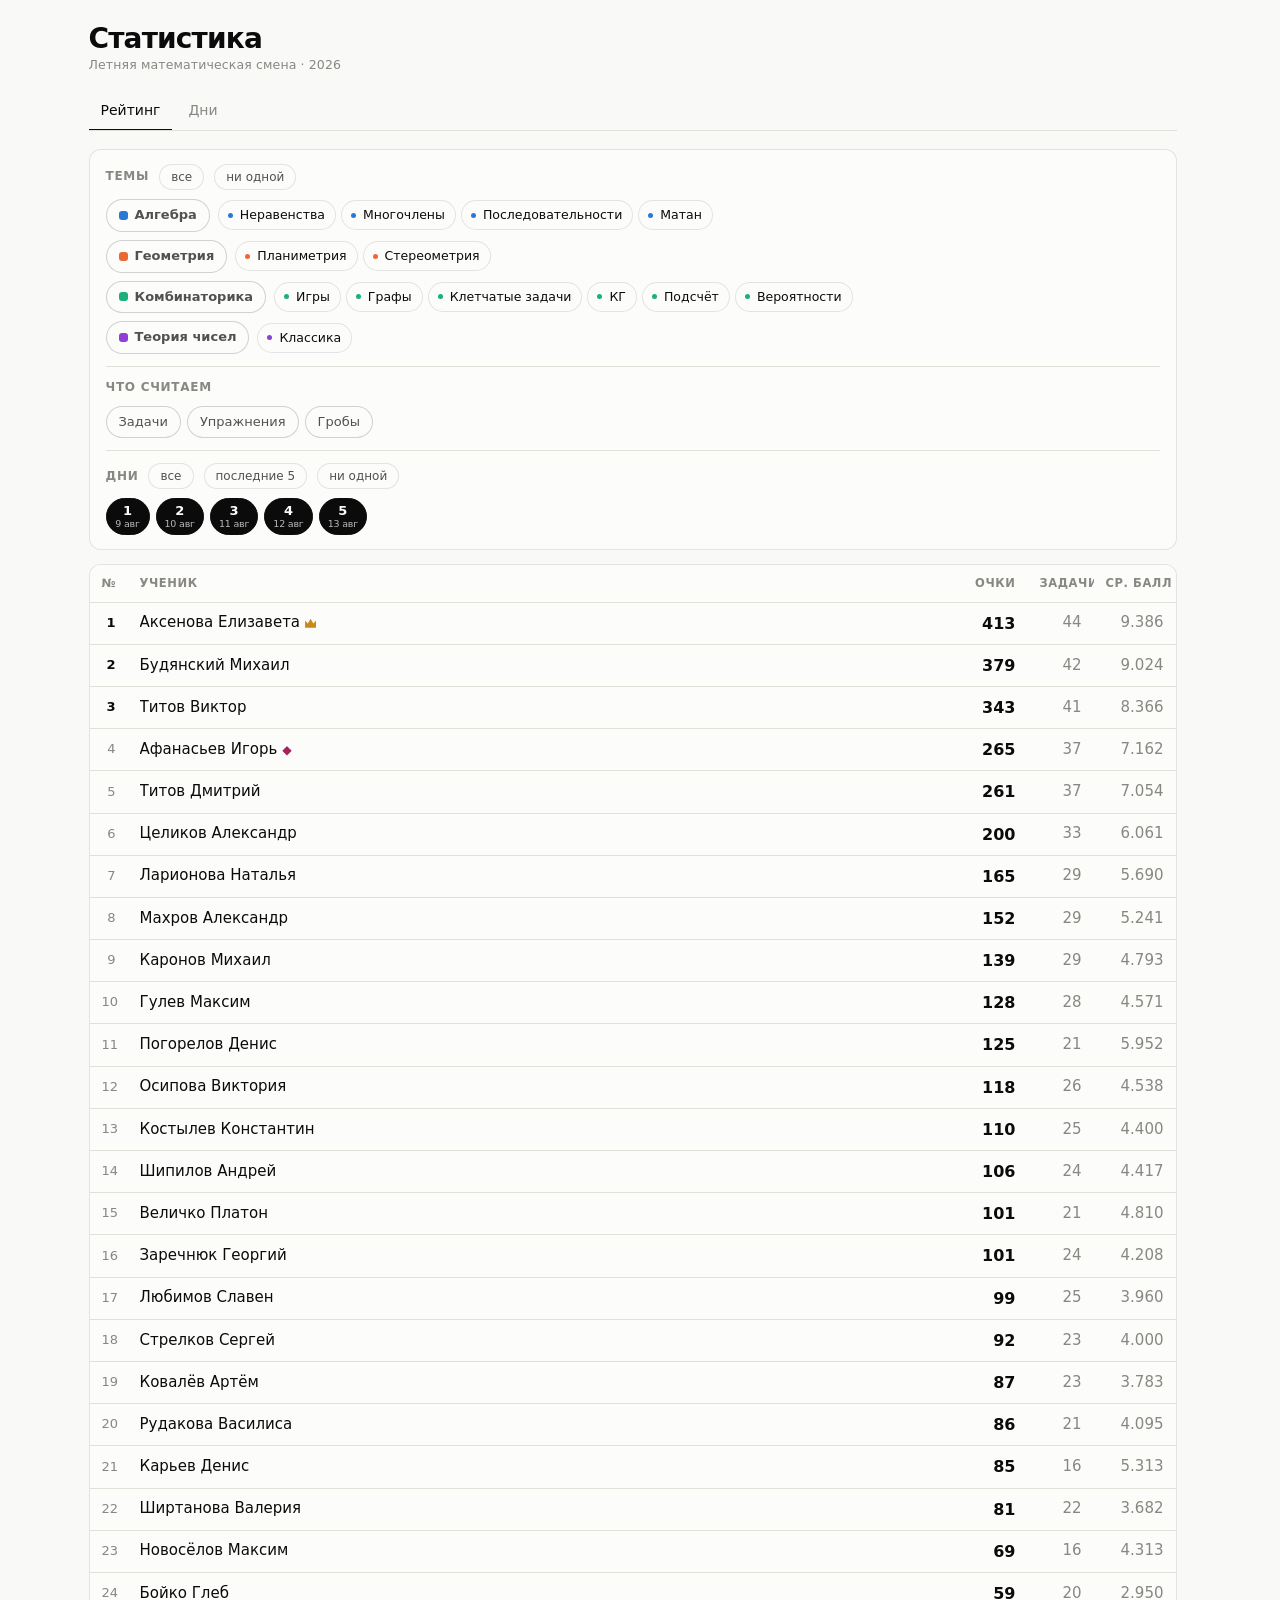
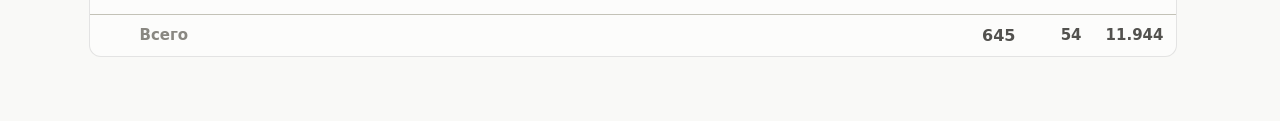
==== index.html @ a09eb240 "Гробарий списком, надбавка за гроборешение Сетка «ученики × гробы» ушла и с сайта, и из редактора: г" ====
<!doctype html>
<html lang="ru">
<head>
<meta charset="utf-8">
<meta name="viewport" content="width=device-width, initial-scale=1, viewport-fit=cover">
<meta name="robots" content="noindex, nofollow">
<meta name="color-scheme" content="light dark">
<title>Статистика</title>
<link rel="icon" href="data:image/svg+xml,%3Csvg xmlns='http://www.w3.org/2000/svg' viewBox='0 0 32 32'%3E%3Crect width='32' height='32' rx='8' fill='%233d3b33'/%3E%3Cpath d='M16 9v14M9 16h14' stroke='%23fcfcfb' stroke-width='3.6' stroke-linecap='round'/%3E%3C/svg%3E">
<link rel="stylesheet" href="assets/style.css?v=202608141448">
<meta name="build" content="202608141448">
</head>
<body>
<div class="wrap">
  <header class="topbar">
    <div>
      <div class="brand" id="brand-title">Статистика</div>
      <div class="brand-sub" id="brand-sub"></div>
    </div>
    <div class="spacer"></div>
  </header>

  <nav class="tabs">
    <button class="tab" type="button" data-view="rating" aria-selected="true">Рейтинг</button>
    <button class="tab" type="button" data-view="series" aria-selected="false">Дни</button>
  </nav>

  <main id="main"></main>
</div>
<script src="assets/app.js?v=202608141448"></script>
</body>
</html>
---- assets/style.css ----
/* Кондуит — оформление.
   Палитра типов задач — проверенный категориальный набор (8 слотов),
   светлая и тёмная темы заданы отдельными шагами, а не автоматической инверсией. */

:root {
  color-scheme: light dark;

  --surface: #fcfcfb;
  --plane: #f9f9f7;
  --ink: #0b0b0b;
  --ink-2: #52514e;
  --ink-muted: #898781;
  --grid: #e1e0d9;
  --axis: #c3c2b7;
  --border: rgba(11, 11, 11, 0.1);
  --border-strong: rgba(11, 11, 11, 0.18);
  --wash: rgba(11, 11, 11, 0.04);
  --good: #006300;
  --bad: #d03b3b;

  /* Цвета тем различаются прежде всего тоном, а не яркостью: тон переживает
     любое затемнение, яркость — нет. Фиолетовый уведён от синего подальше:
     прежний #4a3aa7 был почти той же тёмной синевой, и под фильтром
     принудительной тёмной темы они сливались. */
  --s1: #2a78d6;
  --s2: #eb6834;
  --s3: #1baf7a;
  --s4: #eda100;
  --s5: #e87ba4;
  --s6: #008300;
  --s7: #8e3fd6;
  --s8: #e34948;

  /* Разрыв между «решено» и «нет» намеренно большой: часть браузеров на
     телефонах затемняет крупные заливки по-своему, и слабую разницу такое
     затемнение стирает совсем. */
  /* Клетка кондуита. Пустая — заметная заливка с обводкой, решённая — плотная
     заливка обратной яркости со знаком поверх. В каждой теме пара «пустая /
     решённая» строится одинаково, только в разные стороны: в светлой решённая
     темнее фона, в тёмной — светлее. */
  --cell-on: #3d3b33;
  --cell-off: #e6e3d4;
  --cell-edge: #cbc7b3;
  --cell-ink: #fcfcfb;
  /* пустой квадрат шкалы — свой цвет, а не цвет пустой клетки кондуита:
     в кондуите он почти сливается с подложкой намеренно, в шкале должен
     быть виден, иначе не поймёшь, из чего доля */
  --meter-off: #c9c6b7;

  --admin: #a1245e;
  /* Корона — заливка, а не текст, поэтому золото берём чистое и тёплое.
     Прежний #9a7000 на светлом читался болотным: слишком мало красного. */
  --leader: #c9891c;
  --accent-hi: #8a6400;
  --accent-wash: rgba(138, 100, 0, 0.07);

  /* Два радиуса на весь интерфейс: крупный для карточек и панелей, мелкий для
     полей, клеток и квадратных кнопок. Круглые кнопки — отдельно, 999px. */
  --radius: 12px;
  --radius-sm: 8px;
  --tap: 44px;
}

/* Тёмная тема — свой набор шагов под тёмную подложку, а не инверсия светлой.
   Пока страница объявляла «только светлая», браузер затемнял её сам и портил
   цвета; со своим набором мы решаем это сами. */
@media (prefers-color-scheme: dark) {
  :root {
    --surface: #1a1a19;
    --plane: #0d0d0d;
    --ink: #ffffff;
    --ink-2: #c3c2b7;
    --ink-muted: #898781;
    --grid: #2c2c2a;
    --axis: #383835;
    --border: rgba(255, 255, 255, 0.12);
    --border-strong: rgba(255, 255, 255, 0.24);
    --wash: rgba(255, 255, 255, 0.07);
    --good: #0ca30c;
    --bad: #e66767;

    /* На тёмной подложке цвет должен быть светлее, чем на светлой, а не темнее.
       Прежний набор был темнее светлого — отсюда «цвета тем слишком тёмные и
       сливаются». Все восемь дают против подложки не меньше 7:1. */
    --s1: #66b2ff;
    --s2: #ff9e57;
    --s3: #3fd6a0;
    --s4: #f3c53f;
    --s5: #ff92b8;
    --s6: #85dc5e;
    --s7: #c48cff;
    --s8: #ff8585;

    --cell-on: #ccc6a9;
    --cell-off: #45443f;
    --cell-edge: #605e55;
    --cell-ink: #16150f;
    --meter-off: #454440;

    --admin: #f08fb8;
    --leader: #f0c34c;
    --accent-hi: #e3b23c;
    --accent-wash: rgba(227, 178, 60, 0.12);
  }
}

* {
  box-sizing: border-box;
  -webkit-tap-highlight-color: rgba(0, 0, 0, 0);
}

html {
  -webkit-tap-highlight-color: rgba(0, 0, 0, 0);
  /* Место под полосу прокрутки держим всегда. Без этого на короткой вкладке
     («Темы») полоса пропадает, окно становится шире на её толщину, и вся
     страница дёргается вбок при каждом переключении. */
  scrollbar-gutter: stable;
}

/* Синий прямоугольник при касании складывается из двух вещей: подсветки самого
   касания и выделения текста внутри кнопки. Гасим обе, но оставляем видимую
   рамку для клавиатуры. */
button, .chip, .tab, .mark, .cal-day, .picker-btn, a.ghost-btn {
  -webkit-user-select: none;
  user-select: none;
  -webkit-touch-callout: none;
}

:focus:not(:focus-visible) { outline: none; }

html, body {
  margin: 0;
  padding: 0;
}

body {
  background: var(--plane);
  color: var(--ink);
  font-family: system-ui, -apple-system, "Segoe UI", sans-serif;
  font-size: 15px;
  line-height: 1.45;
  -webkit-text-size-adjust: 100%;
}

.wrap {
  max-width: 1120px;
  margin: 0 auto;
  padding: 0 16px 64px;
}

/* ── шапка ─────────────────────────────────────────────── */

.topbar {
  display: flex;
  align-items: center;
  gap: 12px;
  padding: 24px 0 16px;
}

/* Название набрано крупно и плотно, подпись под ним — мелко и вразрядку.
   Контраст двух наборов и делает шапку заметной, без цветных полос и теней. */
.brand {
  font-size: 28px;
  font-weight: 700;
  letter-spacing: -0.03em;
  line-height: 1.05;
}

.brand-sub {
  color: var(--ink-muted);
  font-size: 12.5px;
  font-weight: 400;
  letter-spacing: 0.01em;
  margin-top: 3px;
}

.spacer { flex: 1; }

.ghost-btn {
  appearance: none;
  border: 1px solid var(--border);
  background: var(--surface);
  color: var(--ink-2);
  border-radius: 999px;
  font: inherit;
  font-size: 13px;
  padding: 6px 12px;
  cursor: pointer;
  min-height: 32px;
}

.ghost-btn:hover { background: var(--wash); }
.ghost-btn:disabled { opacity: .4; cursor: default; }
.ghost-btn:disabled:hover { background: var(--surface); }

/* Поле числа без стрелок-крутилок: номер дня вводят с клавиатуры, а на узком
   поле крутилки съедают половину ширины. */
input[type="number"] { -moz-appearance: textfield; }

input[type="number"]::-webkit-outer-spin-button,
input[type="number"]::-webkit-inner-spin-button {
  -webkit-appearance: none;
  margin: 0;
}

.tabs {
  display: flex;
  gap: 4px;
  border-bottom: 1px solid var(--grid);
  margin-bottom: 18px;
  overflow-x: auto;
  scrollbar-width: none;
}

.tabs::-webkit-scrollbar { display: none; }

/* Вес шрифта у выбранной вкладки не меняется: от смены веса меняется ширина,
   и соседние вкладки съезжают при каждом переключении. Выбранная опознаётся
   цветом и подчёркиванием, ширина остаётся той же. */
.tab {
  appearance: none;
  background: none;
  border: 0;
  border-bottom: 2px solid transparent;
  color: var(--ink-muted);
  font: inherit;
  font-size: 14px;
  font-weight: 500;
  padding: 9px 12px;
  margin-bottom: -1px;
  cursor: pointer;
  white-space: nowrap;
  transition: color .16s ease, border-bottom-color .16s ease;
}

.tab:hover { color: var(--ink-2); }
.tab:focus { outline: none; }

.tab:focus-visible {
  outline: 2px solid var(--s1);
  outline-offset: -2px;
  border-radius: 6px;
}

.tab[aria-selected="true"] {
  color: var(--ink);
  border-bottom-color: var(--ink);
}

/* ── карточки и фильтры ────────────────────────────────── */

.card {
  background: var(--surface);
  border: 1px solid var(--border);
  border-radius: var(--radius);
  padding: 14px 16px;
}

/* карточка-предупреждение: данные не потеряны, но и не считаются */
.card.warn { border-color: var(--accent-hi); background: var(--accent-wash); }

.warn-title {
  font-size: 13px;
  font-weight: 600;
  color: var(--accent-hi);
  margin-bottom: 6px;
}

.warn-line {
  display: flex;
  justify-content: space-between;
  gap: 12px;
  font-size: 13px;
  padding: 3px 0;
}

.warn-where { color: var(--ink-2); }
.warn-ids { font-variant-numeric: tabular-nums; white-space: nowrap; }

.filters { margin-bottom: 14px; }

.filter-row + .filter-row {
  margin-top: 12px;
  padding-top: 12px;
  border-top: 1px solid var(--grid);
}

.filter-head {
  display: flex;
  align-items: center;
  gap: 10px;
  margin-bottom: 9px;
}

.filter-title {
  font-size: 12px;
  font-weight: 600;
  letter-spacing: 0.06em;
  text-transform: uppercase;
  color: var(--ink-muted);
}

/* Не голубая ссылка, а маленькая кнопка: голубой в этом интерфейсе занят под
   цвет темы «Алгебра», и надпись читалась как ещё один ярлык темы. */
.mini-btn {
  appearance: none;
  border: 1px solid var(--border);
  background: var(--surface);
  color: var(--ink-2);
  border-radius: 999px;
  font: inherit;
  font-size: 12px;
  line-height: 1;
  padding: 6px 11px;
  cursor: pointer;
}

.mini-btn:hover {
  background: var(--wash);
  border-color: var(--border-strong);
  color: var(--ink);
}

.chips {
  display: flex;
  flex-wrap: wrap;
  gap: 6px;
}

.chip {
  appearance: none;
  display: inline-flex;
  align-items: center;
  gap: 7px;
  border: 1px solid var(--border-strong);
  background: var(--surface);
  color: var(--ink-2);
  border-radius: 999px;
  font: inherit;
  font-size: 13px;
  padding: 6px 12px;
  cursor: pointer;
  transition: background .12s, color .12s, border-color .12s;
}

.chip:hover { background: var(--wash); }

.chip[aria-pressed="false"] {
  color: var(--ink-muted);
  border-style: dashed;
  text-decoration: line-through;
  text-decoration-thickness: 1px;
}

.chip[aria-pressed="false"] .dot { opacity: .28; }

/* Выбор одного из вариантов — не фильтр: невыбранное здесь не «исключено»,
   поэтому не зачёркивается. Выбранное обводится жирнее. */
.chip.pick[aria-pressed="false"] {
  color: var(--ink-2);
  border-style: solid;
  text-decoration: none;
}

.chip.pick[aria-pressed="false"] .dot,
.chip.sub.pick[aria-pressed="false"]::before { opacity: 1; }

.chip.pick[aria-pressed="true"] {
  border-color: var(--ink);
  background: var(--wash);
  color: var(--ink);
}

/* кнопка серии: номер и дата. Серий за смену два десятка, поэтому кнопка
   плотная — иначе выбор дня занимает пол-экрана. */
.chip.day {
  flex-direction: column;
  gap: 0;
  min-width: 44px;
  padding: 4px 8px;
  font-variant-numeric: tabular-nums;
}

/* гробарий — одиночная кнопка, дата ему не нужна */
.chip.day.wide { flex-direction: row; padding: 8px 16px; }
.chip.day.wide b { font-size: 13.5px; }

.chip.day b { font-size: 13px; font-weight: 620; line-height: 1.2; }
.chip.day small { font-size: 9.5px; line-height: 1.15; opacity: .72; letter-spacing: -0.02em; }

.chip[aria-pressed="true"].day {
  background: var(--ink);
  color: var(--surface);
  border-color: var(--ink);
}

.chip.day[aria-pressed="false"] {
  text-decoration: none;
  border-style: dashed;
  color: var(--ink-muted);
}

/* Номер стоит только у серии; выходной и матбой помечены буквой — В и М. Цвет
   при них остаётся, но уже не как единственный признак: приглушённый серый
   выходного читался как «выключено», поэтому взят синий — он такой же
   полновесный, как оранжевый у боя. Дата стоит подписью всегда. Обводка у всех
   дней одна: вид дня показан буквой, обводке его дублировать незачем. */
.chip.day b { color: var(--ink); }
.chip.day.off b { color: var(--s1); }
.chip.day.battle b { color: var(--s2); }

/* У выбранного дня подложка тёмная, и цвет буквы на ней теряется. Ничего не
   пропадает: буква и есть пометка, цвет к ней только добавка. */
.chip[aria-pressed="true"].day b { color: inherit; }

/* темы: раздел и его подразделы */
.tgroup {
  display: flex;
  flex-wrap: wrap;
  align-items: center;
  gap: 6px 8px;
  margin-top: 8px;
}

.chip.cat { font-weight: 560; }
.chip.cat.partial { border-style: dashed; }

.chip-count {
  font-size: 11px;
  color: var(--ink-muted);
  font-variant-numeric: tabular-nums;
}

.chip[aria-pressed="true"].cat .chip-count { color: var(--ink-muted); }

.subs { display: flex; flex-wrap: wrap; gap: 5px; }

.chip.sub {
  font-size: 12.5px;
  padding: 5px 10px 5px 9px;
  border-color: var(--border);
}

.chip.sub::before {
  content: "";
  width: 5px;
  height: 5px;
  border-radius: 50%;
  flex: none;
  background: var(--accent);
}

.chip.sub[aria-pressed="true"] { color: var(--ink); }
.chip.sub[aria-pressed="false"]::before { opacity: .28; }

.dot {
  width: 9px;
  height: 9px;
  border-radius: 3px;
  flex: none;
}

.summary {
  margin-top: 12px;
  padding-top: 11px;
  border-top: 1px solid var(--grid);
  color: var(--ink-2);
  font-size: 13px;
}

.summary b { font-weight: 600; color: var(--ink); font-variant-numeric: tabular-nums; }

/* ── плитки ────────────────────────────────────────────── */

.tiles {
  display: grid;
  grid-template-columns: repeat(auto-fit, minmax(150px, 1fr));
  gap: 10px;
  margin-bottom: 14px;
}

.tile {
  background: var(--surface);
  border: 1px solid var(--border);
  border-radius: var(--radius);
  padding: 12px 14px;
}

.tile-label {
  font-size: 12px;
  color: var(--ink-muted);
  margin-bottom: 4px;
}

.tile-value {
  font-size: 27px;
  font-weight: 600;
  letter-spacing: -0.02em;
  line-height: 1.15;
}

.tile-note {
  font-size: 12px;
  color: var(--ink-muted);
  margin-top: 2px;
}

/* плитка, отмечающая достижение: половина задач и выше */
.tile.hi {
  border-color: var(--accent-hi);
  background: var(--accent-wash);
}

.tile.hi .tile-value { color: var(--accent-hi); }
.tile.hi .tile-label { color: var(--accent-hi); opacity: .85; }

/* ── таблицы ───────────────────────────────────────────── */

.table-wrap {
  background: var(--surface);
  border: 1px solid var(--border);
  border-radius: var(--radius);
  overflow-x: auto;
}

table.data {
  width: 100%;
  border-collapse: collapse;
  font-variant-numeric: tabular-nums;
}

/* Колонки с числами закреплены по ширине, имя забирает остаток. При обычной
   раскладке ширина столбца зависит от самого длинного числа в нём, и таблица
   переезжала при каждом переключении фильтра. */
table.data.fixed { table-layout: fixed; }
table.data.fixed th.rank { width: 38px; }
table.data.fixed th.c-score { width: 74px; }
table.data.fixed th.c-tasks { width: 66px; }
table.data.fixed th.c-avg { width: 82px; }

table.data.fixed td.name {
  overflow: hidden;
  text-overflow: ellipsis;
}

table.data th {
  text-align: right;
  font-size: 11.5px;
  font-weight: 600;
  letter-spacing: 0.05em;
  text-transform: uppercase;
  color: var(--ink-muted);
  padding: 10px 12px;
  border-bottom: 1px solid var(--grid);
  white-space: nowrap;
  position: sticky;
  top: 0;
  background: var(--surface);
  z-index: 2;
}

table.data th.left, table.data td.left { text-align: left; }

table.data td {
  text-align: right;
  padding: 9px 12px;
  border-bottom: 1px solid var(--grid);
  white-space: nowrap;
}

table.data tbody tr:last-child td { border-bottom: 0; }

table.data tfoot td {
  border-top: 1px solid var(--axis);
  border-bottom: 0;
  color: var(--ink-2);
  font-weight: 560;
}

table.data tfoot .name { color: var(--ink-muted); font-weight: 600; }
table.data tbody tr:hover td { background: var(--wash); }
table.data tr.clickable { cursor: pointer; }

.rank {
  width: 1%;
  color: var(--ink-muted);
  font-size: 13px;
}

.rank-top { color: var(--ink); font-weight: 600; }

.name { font-weight: 500; }

.score { font-weight: 620; font-size: 16px; }

.muted { color: var(--ink-muted); }

/* подпись в самом низу карточки — тем же шрифтом, что и всё остальное */
.egg {
  margin: 26px 0 8px;
  text-align: center;
  font-size: 13.5px;
  letter-spacing: 0.06em;
  color: var(--ink);
  opacity: 0.5;
}

.delta {
  display: inline-flex;
  align-items: center;
  gap: 2px;
  font-size: 12px;
  font-variant-numeric: tabular-nums;
  min-width: 34px;
  justify-content: flex-end;
}

.delta.up { color: var(--good); }
.delta.down { color: var(--bad); }
.delta.same { color: var(--ink-muted); }

/* Все цветные заливки — чистым цветом, без картинок-градиентов. Градиент здесь
   пробовался как защита от принудительной тёмной темы и дал обратный эффект:
   в Samsung Internet тускнеет именно он, а плоский цвет остаётся как задан. */

/* ── кондуит ───────────────────────────────────────────── */

/* Кондуит — две таблицы бок о бок: фамилии не прокручиваются, клетки
   прокручиваются. Высоты строк заданы жёстко, иначе половинки разъедутся. */
.conduit-split {
  display: flex;
  align-items: stretch;
  background: var(--surface);
  border: 1px solid var(--border);
  border-radius: var(--radius);
  overflow: hidden;
}

table.conduit.names {
  flex: none;
  border-right: 1px solid var(--grid);
}

.conduit-scroll {
  flex: 1;
  min-width: 0;
  overflow-x: auto;
}

table.conduit thead th { height: 40px; }
table.conduit tbody td { height: 38px; }
table.conduit tfoot td { height: 26px; }

table.conduit {
  border-collapse: separate;
  border-spacing: 0;
  font-variant-numeric: tabular-nums;
}

table.conduit th, table.conduit td {
  padding: 0;
  font-size: 12px;
  font-weight: 400;
}

table.conduit th.pname, table.conduit td.pname {
  background: var(--surface);
  text-align: left;
  padding: 0 12px 0 14px;
  white-space: nowrap;
  font-size: 15px;
  min-width: 176px;
  max-width: 176px;
  overflow: hidden;
  text-overflow: ellipsis;
}

/* столбец фамилий оформлен как в рейтинге: тот же кегль, вес и отбивка */
table.conduit tbody td.pname {
  height: 32px;
  font-weight: 500;
  color: var(--ink);
  padding: 0 14px;
}

table.conduit thead th.pname,
table.conduit tfoot td.pname {
  font-size: 11.5px;
  font-weight: 600;
  letter-spacing: 0.05em;
  text-transform: uppercase;
  color: var(--ink-muted);
}

/* Имя со значками: сам текст ужимается, значки — никогда. Оба значка могут
   стоять рядом, если админ вышел на первое место. */
.name-box {
  display: flex;
  align-items: center;
  gap: 5px;
  min-width: 0;
}

.name-box .nm {
  overflow: hidden;
  text-overflow: ellipsis;
  white-space: nowrap;
}

.badge-admin {
  flex: none;
  font-style: normal;
  font-size: 0.82em;
  line-height: 1;
  color: var(--admin);
}

/* Корона нарисована обрезкой прямоугольника, а не взята символом: символьные
   короны есть не во всех телефонных шрифтах и выпадают в пустой квадрат.
   Силуэт простой — пять зубцов, читается на 9 пикселях. */
.badge-leader {
  flex: none;
  width: 11px;
  height: 9px;
  background: var(--leader);
  clip-path: polygon(0 100%, 0 20%, 25% 52%, 50% 0, 75% 52%, 100% 20%, 100% 100%);
}

table.conduit thead th {
  background: var(--surface);
  border-bottom: 1px solid var(--grid);
  height: 40px;
  vertical-align: bottom;
}

.phead {
  display: flex;
  flex-direction: column;
  align-items: center;
  gap: 5px;
  padding-bottom: 6px;
  width: 38px;
}

.phead-id {
  font-size: 11.5px;
  color: var(--ink-2);
  letter-spacing: -0.02em;
}

/* задача без темы: номер приглушён, полоска под ним серая */
.phead-id.untyped { color: var(--ink-muted); }

.phead-rule {
  width: 20px;
  height: 3px;
  border-radius: 2px;
}

/* Клетка одинакова на сайте и в редакторе: размер выбран под палец, но и
   читается на просмотре лучше мелкой. min-width обязателен — без него браузер
   сжимает столбцы, когда таблица шире экрана. */
td.cell {
  width: 38px;
  min-width: 38px;
  height: 38px;
  text-align: center;
  position: relative;
  z-index: 0;
}

/* Клетка кондуита. Плюс — настоящий знак, а не белая полоска поверх тёмного
   квадрата: браузеры с принудительной тёмной темой инвертируют цвета сами, и
   конструкция «фон плюс накладка» под инверсией теряет контраст. Текст же
   инвертируется вместе с фоном, поэтому знак виден в любой теме.

   Обводка пустой клетки задана внутренней тенью, а не рамкой: рамка меняет
   размер коробки, и клетка дёргалась бы при простановке плюса. */
.mark {
  display: flex;
  align-items: center;
  justify-content: center;
  width: 30px;
  height: 30px;
  border-radius: var(--radius-sm);
  margin: 0 auto;
  font-size: 19px;
  font-weight: 700;
  line-height: 1;
  color: transparent;
  background: var(--cell-off);
  box-shadow: inset 0 0 0 1px var(--cell-edge);
}

.mark.on {
  background: var(--cell-on);
  color: var(--cell-ink);
  box-shadow: none;
}

/* Кондуит смотрят, а не трогают: имена не выделяются и не отзываются нигде,
   клетки — везде, кроме редактора. Прокрутка вбок остаётся: касание достаётся
   прокручиваемой обёртке, а не таблице внутри неё. */
.conduit-split {
  -webkit-user-select: none;
  user-select: none;
  -webkit-touch-callout: none;
  cursor: default;
}

table.conduit.names,
table.conduit.cells:not(.edit) { pointer-events: none; }

table.conduit tfoot td {
  border-top: 1px solid var(--grid);
  text-align: center;
  color: var(--ink-muted);
  font-size: 11px;
  height: 24px;
}

table.conduit tfoot td.pname {
  text-align: left;
  color: var(--ink-muted);
  font-size: 11.5px;
}

table.conduit tfoot tr.weights td { color: var(--ink-2); font-weight: 560; }

/* ── прочее ────────────────────────────────────────────── */

.section-head {
  display: flex;
  align-items: baseline;
  gap: 10px;
  margin: 22px 0 10px;
}

.section-title { font-size: 16px; font-weight: 600; white-space: nowrap; }

.section-note { font-size: 12.5px; color: var(--ink-muted); }

.type-name { display: inline-flex; align-items: center; gap: 9px; }
.type-name b { font-weight: 620; }
.tblock { padding-bottom: 4px; }

/* блок темы: заголовок, полоса, строки подразделов */
.tblock { padding: 11px 0; border-bottom: 1px solid var(--grid); }
.tblock:first-child { padding-top: 2px; }
.tblock:last-child { border-bottom: 0; padding-bottom: 2px; }

/* Вкладка тем — единственное место, где текст мелким быть не должен: по нему
   тыкают пальцем и по нему же сверяют разметку задач. */
.tblock-head {
  display: flex;
  align-items: center;
  justify-content: space-between;
  gap: 10px;
  margin-bottom: 10px;
  min-height: 34px;   /* с кнопкой удаления и без неё — одна высота */
  font-size: 17px;
}

.subline {
  display: grid;
  grid-template-columns: 1fr auto;
  align-items: center;
  gap: 10px;
  padding: 6px 0 0;
  font-size: 15px;
  color: var(--ink);
}

.subline-name { overflow: hidden; text-overflow: ellipsis; white-space: nowrap; }
.subline-val { font-variant-numeric: tabular-nums; white-space: nowrap; }

.confirm {
  display: inline-flex;
  align-items: center;
  gap: 8px;
  white-space: nowrap;
}

.mini-btn.danger { color: var(--bad); border-color: var(--bad); }

/* Шкала решаемости — ряд мелких блоков вместо одной широкой заливки: крупную
   плоскую заливку принудительная тёмная тема телефона гасит, мелкую оставляет.
   Незакрашенные блоки заодно показывают, из чего доля считается. */
.meter {
  display: flex;
  gap: 2px;
  align-items: center;
}

/* Размер квадрата задан жёстко, а не долей ширины: шкалы должны быть одной
   длины во всех строках, иначе их не сравнить взглядом. */
.meter > i {
  flex: none;
  width: 9px;
  height: 9px;
  border-radius: 2px;
  background: var(--meter-off);
}

/* шкала подтемы мельче шкалы раздела, но делений столько же */
.meter.small > i { width: 7px; height: 7px; }

/* Строка «название — шкала — счёт». Шкала и счёт имеют жёсткую ширину, имя
   забирает остаток — поэтому шкала стоит на одном месте во всех строках, как
   бы ни звалась тема. Отступ подтемы сделан внутри её колонки имени, а не
   отступом строки: иначе он сдвинул бы и шкалу. */
.pline {
  display: grid;
  grid-template-columns: minmax(0, 1fr) 108px 54px;
  align-items: center;
  gap: 10px;
  padding: 5px 0;
  max-width: 430px;
}

.pline.sub .pline-name { padding-left: 14px; }

.pline-name {
  display: flex;
  align-items: center;
  gap: 7px;
  min-width: 0;
  overflow: hidden;
  text-overflow: ellipsis;
  white-space: nowrap;
  font-weight: 560;
}

.pline.sub .pline-name {
  font-weight: 400;
  font-size: 12.5px;
  color: var(--ink-2);
}

.pline-val {
  font-size: 12.5px;
  color: var(--ink-2);
  font-variant-numeric: tabular-nums;
  white-space: nowrap;
}

td .date { margin-left: 8px; font-size: 12px; }

.type-val {
  font-variant-numeric: tabular-nums;
  color: var(--ink-2);
  font-size: 13px;
  white-space: nowrap;
}

.series-mini {
  display: flex;
  flex-wrap: wrap;
  gap: 6px;
  margin-top: 4px;
}

.smini {
  border: 1px solid var(--border);
  border-radius: var(--radius-sm);
  padding: 6px 9px;
  font-size: 12.5px;
  color: var(--ink-2);
  font-variant-numeric: tabular-nums;
}

.smini b { color: var(--ink); font-weight: 600; }

.tip {
  position: fixed;
  z-index: 40;
  pointer-events: none;
  background: var(--ink);
  color: var(--surface);
  font-size: 12px;
  line-height: 1.35;
  padding: 6px 9px;
  border-radius: var(--radius-sm);
  box-shadow: 0 4px 14px rgba(0, 0, 0, .18);
  max-width: 220px;
  opacity: 0;
  transition: opacity .1s;
}

.tip.show { opacity: 1; }

.foot {
  margin-top: 26px;
  padding-top: 14px;
  border-top: 1px solid var(--grid);
  color: var(--ink-muted);
  font-size: 12.5px;
}

/* ── движение ───────────────────────────────────────────
   Анимируется только смена раздела и отклик на касание. Перерисовка от
   фильтра ничего не анимирует: таблица мигала бы на каждый чип. */

@keyframes rise {
  from { opacity: 0; transform: translateY(7px); }
  to { opacity: 1; transform: none; }
}

@keyframes fade {
  from { opacity: 0; }
  to { opacity: 1; }
}

.view-enter > * { animation: rise .24s cubic-bezier(.2, .7, .3, 1) both; }
.view-enter > *:nth-child(2) { animation-delay: .04s; }
.view-enter > *:nth-child(3) { animation-delay: .07s; }
.view-enter > *:nth-child(n+4) { animation-delay: .09s; }

/* строки таблиц набегают по очереди — но только первые полтора десятка,
   дальше задержка перестаёт читаться и превращается в ожидание */
.view-enter table.data tbody tr,
.view-enter table.conduit tbody tr { animation: fade .3s ease-out both; }

.view-enter tbody tr:nth-child(1) { animation-delay: .06s; }
.view-enter tbody tr:nth-child(2) { animation-delay: .08s; }
.view-enter tbody tr:nth-child(3) { animation-delay: .1s; }
.view-enter tbody tr:nth-child(4) { animation-delay: .12s; }
.view-enter tbody tr:nth-child(5) { animation-delay: .14s; }
.view-enter tbody tr:nth-child(6) { animation-delay: .16s; }
.view-enter tbody tr:nth-child(7) { animation-delay: .18s; }
.view-enter tbody tr:nth-child(8) { animation-delay: .2s; }
.view-enter tbody tr:nth-child(9) { animation-delay: .22s; }
.view-enter tbody tr:nth-child(10) { animation-delay: .24s; }
.view-enter tbody tr:nth-child(n+11) { animation-delay: .26s; }

.view-enter .tile { animation: rise .28s cubic-bezier(.2, .7, .3, 1) both; }
.view-enter .chips > * { animation: fade .3s ease-out both; }

.banner { animation: rise .2s ease-out both; }

/* Плитки и плашки в статистике ученика — данные, а не кнопки: ни отклика на
   касание, ни подъёма под курсором, чтобы не звали нажать. */
.card { transition: border-color .16s ease; }
.delta { transition: color .16s ease; }

/* Отклик на касание. На телефоне подсветка касания погашена нарочно, поэтому
   без этого кнопки кажутся мёртвыми: нажал — и ничего. Сжатие берём
   преобразованием, оно не трогает разметку и ничего не сдвигает вокруг. */
.chip, .ghost-btn, .primary-btn, .icon-btn, .mini-btn,
.tab, .cal-day, .cal-nav, .banner-close, .picker-btn,
.step-btn, .step-val {
  transition: background-color .14s ease, color .14s ease,
              border-color .14s ease, opacity .14s ease;
}

/* Класс ставится на нажатие из скрипта, анимация доигрывает сама. Через
   :active на телефоне это не работает: браузер придерживает состояние, пока
   не убедится, что палец не поехал прокручивать. */
@keyframes tap {
  0% { transform: scale(.92); }
  100% { transform: scale(1); }
}

@keyframes tapRow {
  0% { background: var(--wash); }
  100% { background: transparent; }
}

/* Класс продублирован нарочно: иначе первые полсекунды после смены раздела
   отклик глушился бы анимацией входа, у которой вес селектора выше. */
.tap.tap { animation: tap .19s cubic-bezier(.2, .8, .3, 1); }

/* строку рейтинга не сжимаем — по ширине экрана это выглядит рывком; вместо
   этого она отзывается подсветкой */
tr.clickable.tap.tap { animation: none; }
tr.clickable.tap td { animation: tapRow .4s ease-out; }

table.conduit.edit .mark { transition: background-color .14s ease; }


table.data tbody tr { transition: background-color .12s ease; }
.mark { transition: background-color .14s ease; }
.bar { transition: width .25s cubic-bezier(.2, .7, .3, 1); }
.meter > i { transition: background-color .16s ease; }

.tip { animation: fade .12s ease-out both; }

@media (prefers-reduced-motion: reduce) {
  *, *::before, *::after {
    animation-duration: .01ms !important;
    animation-delay: 0ms !important;
    transition-duration: .01ms !important;
  }
}

/* ── редактор ───────────────────────────────────────────── */

.field { display: flex; flex-direction: column; gap: 4px; }

.field-label {
  font-size: 11.5px;
  letter-spacing: 0.05em;
  text-transform: uppercase;
  color: var(--ink-muted);
}

.input {
  appearance: none;
  font: inherit;
  font-size: 15px;
  color: var(--ink);
  background: var(--surface);
  border: 1px solid var(--border-strong);
  border-radius: var(--radius-sm);
  padding: 8px 10px;
  min-height: 40px;
  min-width: 0;
}

.input:focus { outline: 2px solid var(--s1); outline-offset: -1px; }
.input.short { max-width: 120px; }
/* Узкое поле — номер: ширина задаётся классом, а не местом в строке. По месту
   было нельзя: у выходного и матбоя номера нет, и 110 пикселей доставались
   дате — она переносилась на три строки. */
.frow.top > .field.narrow { flex: 0 0 110px; }
.input.tiny { width: 62px; text-align: center; font-variant-numeric: tabular-nums; }
select.input { padding-right: 6px; }

.frow {
  display: flex;
  flex-wrap: wrap;
  align-items: flex-end;
  gap: 10px;
}

.frow.gap { margin-top: 10px; align-items: center; }

/* когда в строке раскрыт календарь, соседние поля не должны прилипать к его низу */
.frow.top { align-items: flex-start; }
.frow.top > .field { flex: 1 1 190px; }

.primary-btn {
  appearance: none;
  border: 1px solid var(--ink);
  background: var(--ink);
  color: var(--surface);
  border-radius: 999px;
  font: inherit;
  font-size: 14px;
  font-weight: 560;
  padding: 9px 18px;
  min-height: 40px;
  cursor: pointer;
}

.primary-btn:disabled { opacity: .45; cursor: default; }

.primary-btn.danger { background: var(--bad); border-color: var(--bad); color: #fff; }
.ghost-btn.danger { color: var(--bad); border-color: var(--bad); }

.icon-btn {
  appearance: none;
  border: 1px solid var(--border);
  background: var(--surface);
  color: var(--ink-muted);
  border-radius: var(--radius-sm);
  font: inherit;
  font-size: 17px;
  line-height: 1;
  width: 34px;
  min-height: 34px;
  cursor: pointer;
}

.icon-btn:hover { color: var(--bad); border-color: var(--bad); }

/* Кнопки удаления залиты красным целиком — как «Удалить день». На телефоне
   наведения нет вовсе, поэтому цвет должен быть виден сразу, до нажатия. */
.icon-btn.del, .icon-btn.danger {
  background: var(--bad);
  border-color: var(--bad);
  color: #fff;
}

.icon-btn.del:hover, .icon-btn.danger:hover {
  color: #fff;
  filter: brightness(1.08);
}

/* «передумал» — стрелка нарисована в svg, а не рамками и не символом:
   и рамочная, и шрифтовая на части телефонов не показывались вовсе */
.icon-btn.back { color: var(--ink-2); }
.icon-btn.back:hover { color: var(--ink); border-color: var(--border-strong); }
.icon-btn svg { display: block; margin: 0 auto; }

/* кнопка добавления — плюс тем же боксом, что и крестик */
.icon-btn.add { color: var(--ink-2); font-size: 19px; }
.icon-btn.add:hover { color: var(--ink); border-color: var(--border-strong); }

/* поле ввода занимает строку, кнопка стоит с краю */
.frow.gap > .input { flex: 1; min-width: 0; }

.prow-wrap { padding: 7px 0; border-bottom: 1px solid var(--grid); }

.prow {
  display: grid;
  grid-template-columns: 62px minmax(0, 1fr) 34px;
  align-items: center;
  gap: 8px;
}

.chip.day.has-draft { position: relative; }

.chip.day.has-draft::after {
  content: "";
  position: absolute;
  top: 4px;
  right: 5px;
  width: 5px;
  height: 5px;
  border-radius: 50%;
  background: var(--s2);
}

/* у гроба правится только число, буква Г — подпись слева от поля */
.prow.grave { grid-template-columns: 80px minmax(0, 1fr) 34px; }

/* спрошено удаление: на месте крестика два бокса — «удалить» и «передумал» */
.prow.asking { grid-template-columns: 62px minmax(0, 1fr) 76px; }
.prow.grave.asking { grid-template-columns: 80px minmax(0, 1fr) 76px; }

.grave-id {
  display: flex;
  align-items: center;
  gap: 4px;
}

.grave-pre {
  font-size: 15px;
  font-weight: 560;
  color: var(--ink-2);
}

.chip.day.new { border-style: dashed; }

/* день заведён здесь и на сайт ещё не уехал */
.chip.day.local { border-style: dashed; border-color: var(--accent-hi); }
.chip.day.local b { color: var(--accent-hi); }

/* день помечен к удалению: уедет с ближайшим сохранением, касание возвращает */
.chip.day.gone { border-color: var(--bad); border-style: dashed; }
.chip.day.gone b { color: var(--bad); text-decoration: line-through; }
.chip.day.gone small { color: var(--bad); opacity: 1; }

.ghost-btn.danger:hover { background: var(--wash); }
.chip.day.new b { font-size: 15px; }

table.conduit thead th:not(.pname):not(.pcount) {
  width: 38px;
  min-width: 38px;
}

/* В редакторе клетка — кнопка. Сжатие при нажатии безопасно: фамилии живут в
   отдельной таблице, наехать на них клетке нечем. */
table.conduit.edit .mark {
  appearance: none;
  border: 0;
  padding: 0;
  cursor: pointer;
}

/* Простановка плюса: короткое сжатие с лёгким перелётом обратно. Одна
   величина, одно свойство — этого хватает, чтобы касание чувствовалось. */
@keyframes markOn {
  0% { transform: scale(.7); }
  55% { transform: scale(1.08); }
  100% { transform: scale(1); }
}

@keyframes markOff {
  0% { transform: scale(.86); }
  100% { transform: scale(1); }
}

table.conduit.edit .mark.pop { animation: markOn .22s cubic-bezier(.2, .8, .3, 1); }
table.conduit.edit .mark.drop { animation: markOff .16s ease-out; }

table.conduit .pcount {
  text-align: center;
  font-size: 11px;
  color: var(--ink-muted);
  padding: 0 8px;
  border-left: 1px solid var(--grid);
  font-variant-numeric: tabular-nums;
}

table.conduit tbody .pcount { font-size: 12px; }
table.conduit .pcount.total { color: var(--ink); font-weight: 600; }

/* Режим редактора помечен у заголовка тем же знаком и цветом, что и админ. */
body.is-editor .brand::after {
  content: "◆";
  margin-left: 8px;
  font-size: 0.8em;
  color: var(--admin);
}

/* карточка сохранения */
.savecard {
  display: flex;
  align-items: center;
  gap: 12px;
  margin-top: 14px;
}

/* Карточка не должна менять размер, когда одна кнопка сменяется двумя: обычная
   кнопка ниже основной на восемь пикселей, и от этого карточка подпрыгивала. */
.savecard.center {
  justify-content: center;
  flex-wrap: wrap;
  min-height: 68px;
}

.savecard.center .ghost-btn {
  min-height: 40px;
  padding: 9px 18px;
  font-size: 14px;
}
.savecard-main { flex: 1; min-width: 0; }
.savecard-title { font-size: 14px; }
.savecard-note { font-size: 12.5px; color: var(--ink-muted); margin-top: 2px; }

/* переключатель в подвале редактора: незаметен, пока не включён */
.footrow { display: flex; justify-content: flex-end; margin-top: 18px; }

.egg-btn {
  appearance: none;
  border: 1px solid var(--border);
  background: var(--surface);
  color: var(--axis);
  border-radius: 999px;
  width: 30px;
  height: 30px;
  display: inline-flex;
  align-items: center;
  justify-content: center;
  cursor: pointer;
  transition: color .16s ease, border-color .16s ease;
}

.egg-btn[aria-pressed="true"] { color: var(--ink); border-color: var(--border-strong); }
.egg-btn svg { display: block; }

/* свои выпадающие меню вместо системных */
.picker-btn {
  appearance: none;
  display: flex;
  align-items: center;
  justify-content: space-between;
  gap: 8px;
  width: 100%;
  min-height: 40px;
  padding: 8px 10px;
  border: 1px solid var(--border-strong);
  border-radius: var(--radius-sm);
  background: var(--surface);
  color: var(--ink);
  font: inherit;
  font-size: 14px;
  text-align: left;
  cursor: pointer;
  transition: border-color .14s ease, background-color .14s ease;
}

.picker-btn.open { border-color: var(--ink); }
.picker-btn:active { transform: scale(.99); }

.picker-label {
  display: inline-flex;
  align-items: center;
  gap: 8px;
  min-width: 0;
  overflow: hidden;
  text-overflow: ellipsis;
  white-space: nowrap;
}

.picker-caret { color: var(--ink-muted); font-size: 11px; flex: none; }

.chooser {
  margin: 8px 0 2px;
  padding: 10px;
  border: 1px solid var(--grid);
  border-radius: var(--radius);
  background: var(--plane);
  animation: rise .16s ease-out both;
}

.chooser .subs-row { margin-top: 8px; }

.datefield { position: relative; min-width: 190px; }

.calendar {
  margin-top: 8px;
  padding: 10px;
  border: 1px solid var(--grid);
  border-radius: var(--radius);
  background: var(--plane);
  animation: rise .16s ease-out both;
}

.cal-head {
  display: flex;
  align-items: center;
  justify-content: space-between;
  gap: 8px;
  margin-bottom: 8px;
}

.cal-title { font-size: 14px; font-weight: 560; }

.cal-nav {
  appearance: none;
  border: 1px solid var(--border);
  background: var(--surface);
  color: var(--ink-2);
  border-radius: var(--radius-sm);
  font: inherit;
  font-size: 16px;
  line-height: 1;
  width: 34px;
  height: 34px;
  cursor: pointer;
}

.cal-grid {
  display: grid;
  grid-template-columns: repeat(7, 1fr);
  gap: 3px;
}

.cal-wd {
  text-align: center;
  font-size: 11px;
  color: var(--ink-muted);
  padding-bottom: 2px;
}

.cal-empty { height: 36px; }

.cal-day {
  appearance: none;
  border: 1px solid transparent;
  background: var(--surface);
  color: var(--ink);
  border-radius: var(--radius-sm);
  font: inherit;
  font-size: 13.5px;
  font-variant-numeric: tabular-nums;
  height: 36px;
  cursor: pointer;
  transition: background-color .12s ease, color .12s ease;
}

.cal-day:hover { background: var(--wash); }
.cal-day.today { border-color: var(--border-strong); }

.cal-day.sel {
  background: var(--ink);
  color: var(--surface);
  border-color: var(--ink);
  font-weight: 600;
}

.cal-foot {
  display: flex;
  justify-content: space-between;
  margin-top: 8px;
  padding-top: 8px;
  border-top: 1px solid var(--grid);
}

.color-chip { padding: 8px 12px; }

.banner {
  display: flex;
  align-items: baseline;
  gap: 10px;
  padding: 11px 14px;
  border-radius: var(--radius);
  border: 1px solid var(--border-strong);
  background: var(--surface);
  font-size: 13.5px;
  margin-bottom: 14px;
}

.banner.good { border-color: var(--good); color: var(--ink); }
.banner.bad { border-color: var(--bad); color: var(--ink); }
.banner > span { flex: 1; min-width: 0; }

.banner-close {
  appearance: none;
  border: 0;
  background: none;
  color: var(--ink-muted);
  font: inherit;
  font-size: 16px;
  line-height: 1;
  padding: 0 2px;
  cursor: pointer;
}

/* День, который ждёт: только что сохранённый или только что удалённый. Сайт
   переразворачивается около минуты, и до тех пор правка по нему ушла бы мимо
   данных — поэтому кнопка заперта и приглушена целиком, включая букву. */
.chip.day.pending {
  border-style: dotted;
  color: var(--ink-muted);
}

.chip.day.pending b { color: var(--ink-muted); }

/* ── гроборешения ──────────────────────────────────────── */

/* Счётчик надбавки вместо поля ввода: числового поля здесь нет вовсе.
   Системное привело бы с собой клавиатуру на пол-экрана и крутилки, а
   надбавку всё равно ставят по одному баллу — двух кнопок довольно. */
.stepper {
  display: flex;
  align-items: center;
  gap: 6px;
  flex: none;
}

.step-btn {
  appearance: none;
  border: 1px solid var(--border-strong);
  background: var(--surface);
  color: var(--ink-2);
  border-radius: var(--radius-sm);
  font: inherit;
  font-size: 19px;
  line-height: 1;
  width: 34px;
  min-height: 34px;
  cursor: pointer;
}

.step-btn:hover { color: var(--ink); border-color: var(--ink); }
.step-btn:disabled { opacity: .35; cursor: default; }

.step-btn:disabled:hover {
  color: var(--ink-2);
  border-color: var(--border-strong);
}

/* Показание, а не кнопка: нажимать на само число некуда. Ноль приглушён,
   поставленное — нет, так с одного взгляда видно, кому баллы уже дописаны. */
.step-val {
  display: inline-flex;
  align-items: center;
  justify-content: center;
  border: 1px solid var(--border);
  background: var(--surface);
  color: var(--ink-muted);
  border-radius: var(--radius-sm);
  font-size: 15px;
  font-weight: 620;
  font-variant-numeric: tabular-nums;
  min-width: 56px;
  min-height: 34px;
  padding: 0 8px;
}

.step-val.on { color: var(--ink); border-color: var(--border-strong); }

/* Цена решения забирает остаток строки, поэтому крестик стоит у правого края
   на одном месте во всех блоках. */
.solution-price {
  display: flex;
  align-items: baseline;
  gap: 7px;
  flex: 1;
  min-width: 0;
  white-space: nowrap;
}

.price-label {
  font-size: 11.5px;
  letter-spacing: 0.05em;
  text-transform: uppercase;
  color: var(--ink-muted);
}

.price-val {
  font-size: 16px;
  font-weight: 620;
  font-variant-numeric: tabular-nums;
}

/* Слагаемые набраны мельче и приглушены: итог должен читаться первым. */
.price-sum {
  font-style: normal;
  font-size: 12.5px;
  font-weight: 400;
  color: var(--ink-muted);
}

/* ── гробарий на сайте ─────────────────────────────────── */

/* Гроб и под ним те, кто его взял. Номер отбит от темы, как в кондуите номер
   задачи от полоски: сначала опознают гроб, потом читают, чей он. */
.grave-head {
  display: flex;
  align-items: center;
  gap: 9px;
  margin-bottom: 6px;
}

.grave-num {
  font-size: 15px;
  font-weight: 620;
  font-variant-numeric: tabular-nums;
}

.grave-theme {
  display: inline-flex;
  align-items: center;
  gap: 7px;
  min-width: 0;
  overflow: hidden;
  text-overflow: ellipsis;
  white-space: nowrap;
  font-size: 12.5px;
  color: var(--ink-2);
}

/* Имя ужимается, цена — никогда: по ней и сравнивают строки между собой. */
.grave-line {
  display: grid;
  grid-template-columns: minmax(0, 1fr) auto;
  align-items: baseline;
  gap: 10px;
  padding: 4px 0 4px 14px;
}

.grave-who { min-width: 0; font-size: 15px; font-weight: 500; }

.grave-val {
  font-variant-numeric: tabular-nums;
  font-weight: 620;
  white-space: nowrap;
}

.grave-sum {
  font-style: normal;
  font-weight: 400;
  font-size: 12.5px;
  color: var(--ink-muted);
}


@media (max-width: 560px) {
  .prow { grid-template-columns: 48px minmax(0, 1fr) 32px; column-gap: 8px; }
  .prow.grave { grid-template-columns: 66px minmax(0, 1fr) 32px; }
  .prow.asking { grid-template-columns: 48px minmax(0, 1fr) 76px; }
  .prow.grave.asking { grid-template-columns: 66px minmax(0, 1fr) 76px; }
  .input.tiny { width: 48px; }
  .datefield { min-width: 0; }
  .step-val { min-width: 48px; }
}

@media (max-width: 560px) {
  .wrap { padding: 0 12px 48px; }
  .brand { font-size: 24px; }
  .tile-value { font-size: 23px; }
  table.data td, table.data th { padding: 9px 6px; }

  /* На телефоне числовым колонкам оставляем ровно столько, сколько нужно их
     заголовкам и значениям, остальное отдаём имени: обрезанная фамилия хуже
     тесной колонки с числом. */
  table.data.fixed th { font-size: 10.5px; }
  table.data.fixed th.rank { width: 26px; }
  table.data.fixed th.c-score { width: 56px; }
  table.data.fixed th.c-tasks { width: 52px; }
  table.data.fixed th.c-avg { width: 64px; }
  table.data.fixed td.name { font-size: 13.5px; }
  .pline { gap: 8px; }
  table.conduit th.pname, table.conduit td.pname {
    min-width: 118px;
    font-size: 13px;
    padding: 0 8px 0 10px;
  }
}
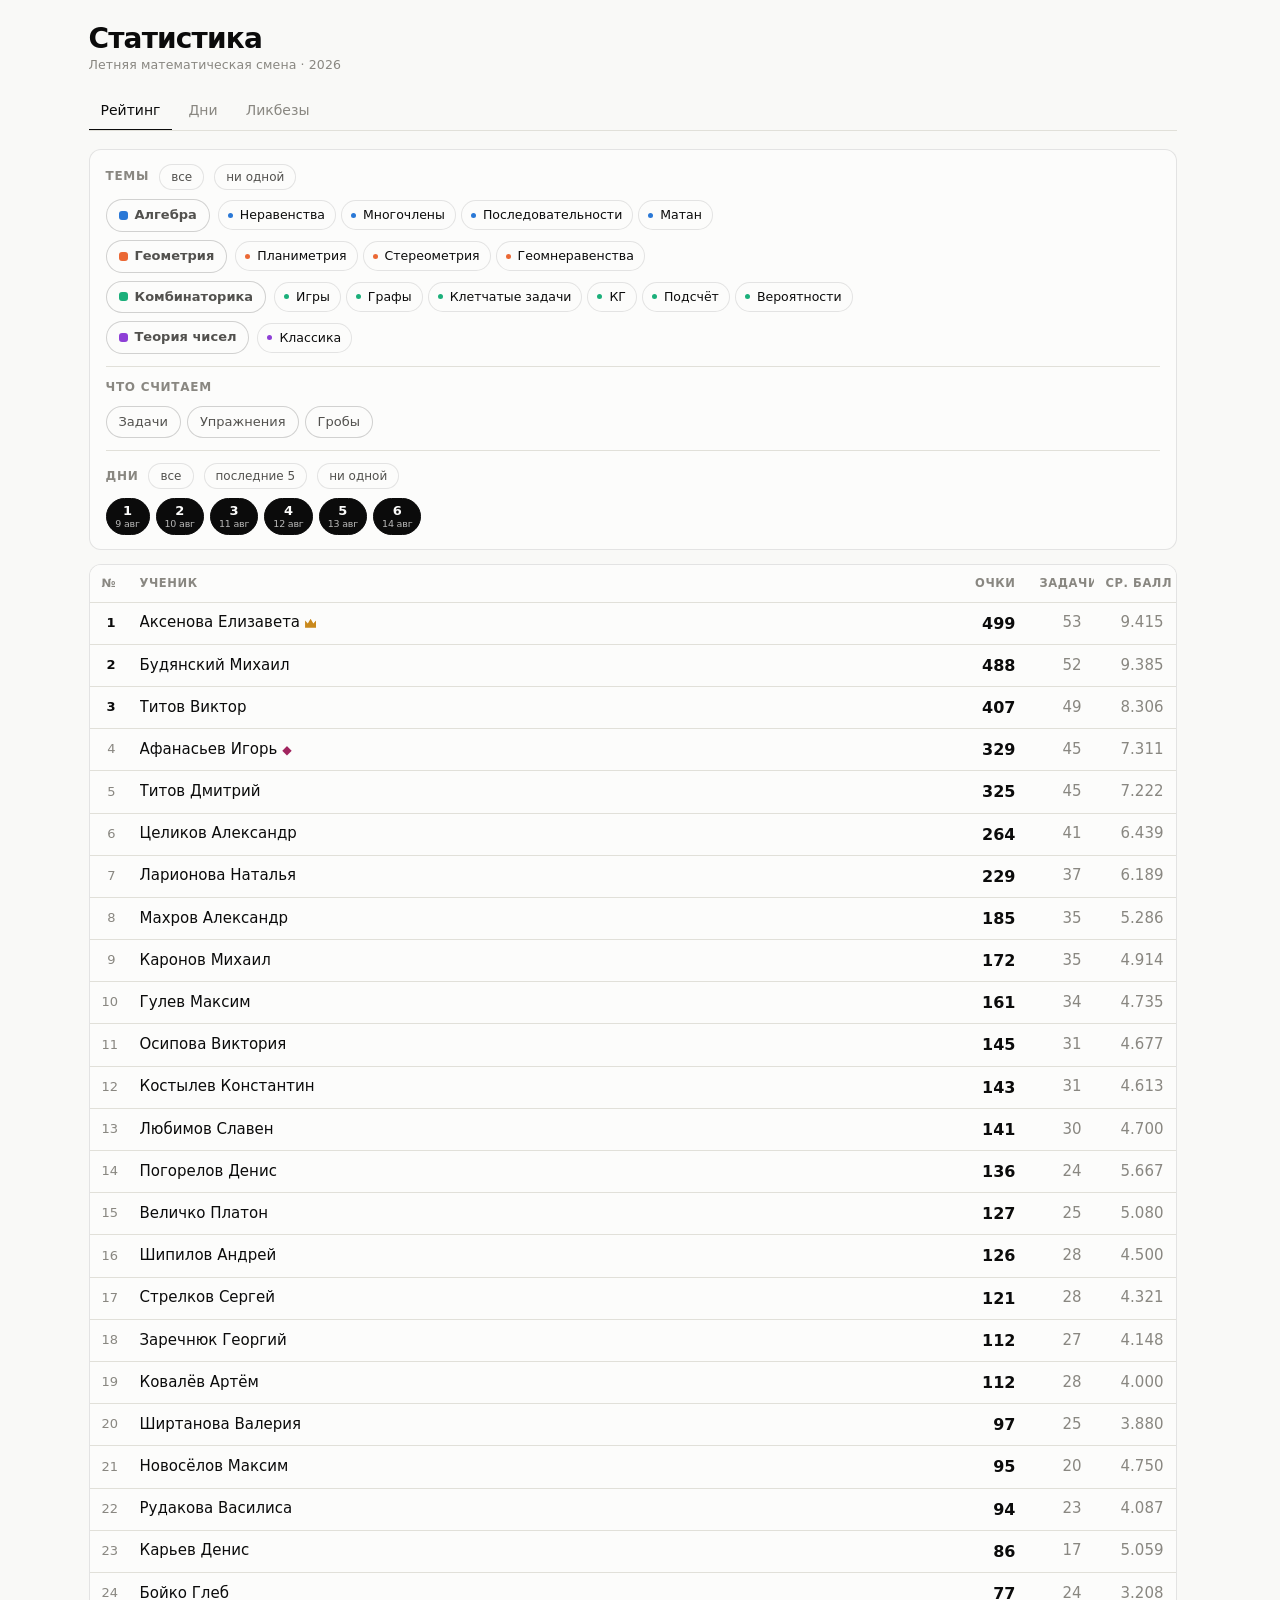
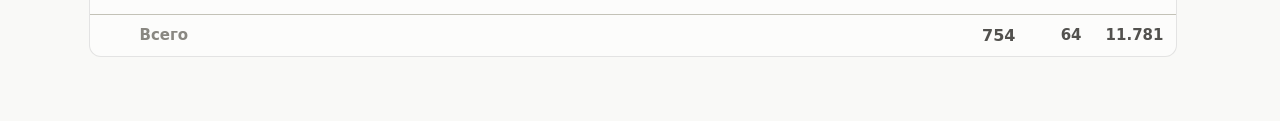
==== commit 9b25e3b3: "Вкладка «Ликбезы» на сайте Раздатки к смене — pdf, которые скачивают со страницы. Со счётом не связа" ====
--- a/index.html
+++ b/index.html
@@ -7,8 +7,8 @@
 <meta name="color-scheme" content="light dark">
 <title>Статистика</title>
 <link rel="icon" href="data:image/svg+xml,%3Csvg xmlns='http://www.w3.org/2000/svg' viewBox='0 0 32 32'%3E%3Crect width='32' height='32' rx='8' fill='%233d3b33'/%3E%3Cpath d='M16 9v14M9 16h14' stroke='%23fcfcfb' stroke-width='3.6' stroke-linecap='round'/%3E%3C/svg%3E">
-<link rel="stylesheet" href="assets/style.css?v=202608141448">
-<meta name="build" content="202608141448">
+<link rel="stylesheet" href="assets/style.css?v=202608152132">
+<meta name="build" content="202608152132">
 </head>
 <body>
 <div class="wrap">
@@ -23,10 +23,11 @@
   <nav class="tabs">
     <button class="tab" type="button" data-view="rating" aria-selected="true">Рейтинг</button>
     <button class="tab" type="button" data-view="series" aria-selected="false">Дни</button>
+    <button class="tab" type="button" data-view="likbez" aria-selected="false">Ликбезы</button>
   </nav>
 
   <main id="main"></main>
 </div>
-<script src="assets/app.js?v=202608141448"></script>
+<script src="assets/app.js?v=202608152132"></script>
 </body>
 </html>
--- a/assets/style.css
+++ b/assets/style.css
@@ -1659,6 +1659,98 @@
   color: var(--ink-muted);
 }
 
+/* «пока никто», «ни одной» — держим отступ строки с именем, чтобы пустой блок
+   не выглядел короче взятого и список не рвался. */
+.block-none {
+  padding: 4px 0 4px 14px;
+  font-size: 13px;
+  color: var(--ink-muted);
+}
+
+/* ── ликбезы ───────────────────────────────────────────── */
+
+/* Вся строка — кнопка скачивания: на телефоне целиться в маленькую ссылку
+   рядом с названием неудобно, а другого действия у строки и нет. */
+.lik-row {
+  display: flex;
+  align-items: center;
+  justify-content: space-between;
+  gap: 12px;
+  min-height: var(--tap);
+  padding: 10px 0;
+  border-bottom: 1px solid var(--grid);
+  color: inherit;
+  text-decoration: none;
+  cursor: pointer;
+}
+
+.lik-row:last-child { border-bottom: 0; }
+.lik-row:hover { background: var(--wash); }
+
+.lik-main {
+  display: flex;
+  flex-direction: column;
+  gap: 2px;
+  min-width: 0;
+}
+
+.lik-title {
+  font-size: 15px;
+  font-weight: 560;
+  overflow: hidden;
+  text-overflow: ellipsis;
+  white-space: nowrap;
+}
+
+.lik-meta { font-size: 12px; color: var(--ink-muted); }
+
+/* Слово, а не значок: значок пришлось бы рисовать, а места хватает. */
+.lik-get {
+  flex: none;
+  font-size: 12.5px;
+  font-weight: 560;
+  color: var(--ink-2);
+  border: 1px solid var(--border-strong);
+  border-radius: 999px;
+  padding: 6px 12px;
+}
+
+.lik-row:hover .lik-get { color: var(--ink); border-color: var(--ink); }
+
+/* В офлайн-копии файлов нет: строка остаётся, но не притворяется кнопкой. */
+.lik-row.off { cursor: default; }
+.lik-row.off:hover { background: none; }
+.lik-row.off .lik-title { color: var(--ink-2); font-weight: 500; }
+
+/* ── плюсы по дням ─────────────────────────────────────── */
+
+/* Шапка дня: номер с датой слева, итоги справа. Итоги набраны мелко — они
+   подпись к списку, а не он сам. */
+.dblock-head {
+  display: flex;
+  align-items: baseline;
+  justify-content: space-between;
+  gap: 10px;
+  margin-bottom: 7px;
+}
+
+.dblock-name { font-size: 15px; font-weight: 620; }
+
+.dblock-date {
+  margin-left: 8px;
+  font-size: 12.5px;
+  font-weight: 400;
+  color: var(--ink-muted);
+}
+
+.dblock-val {
+  flex: none;
+  font-size: 12.5px;
+  color: var(--ink-2);
+  font-variant-numeric: tabular-nums;
+  white-space: nowrap;
+}
+
 
 @media (max-width: 560px) {
   .prow { grid-template-columns: 48px minmax(0, 1fr) 32px; column-gap: 8px; }
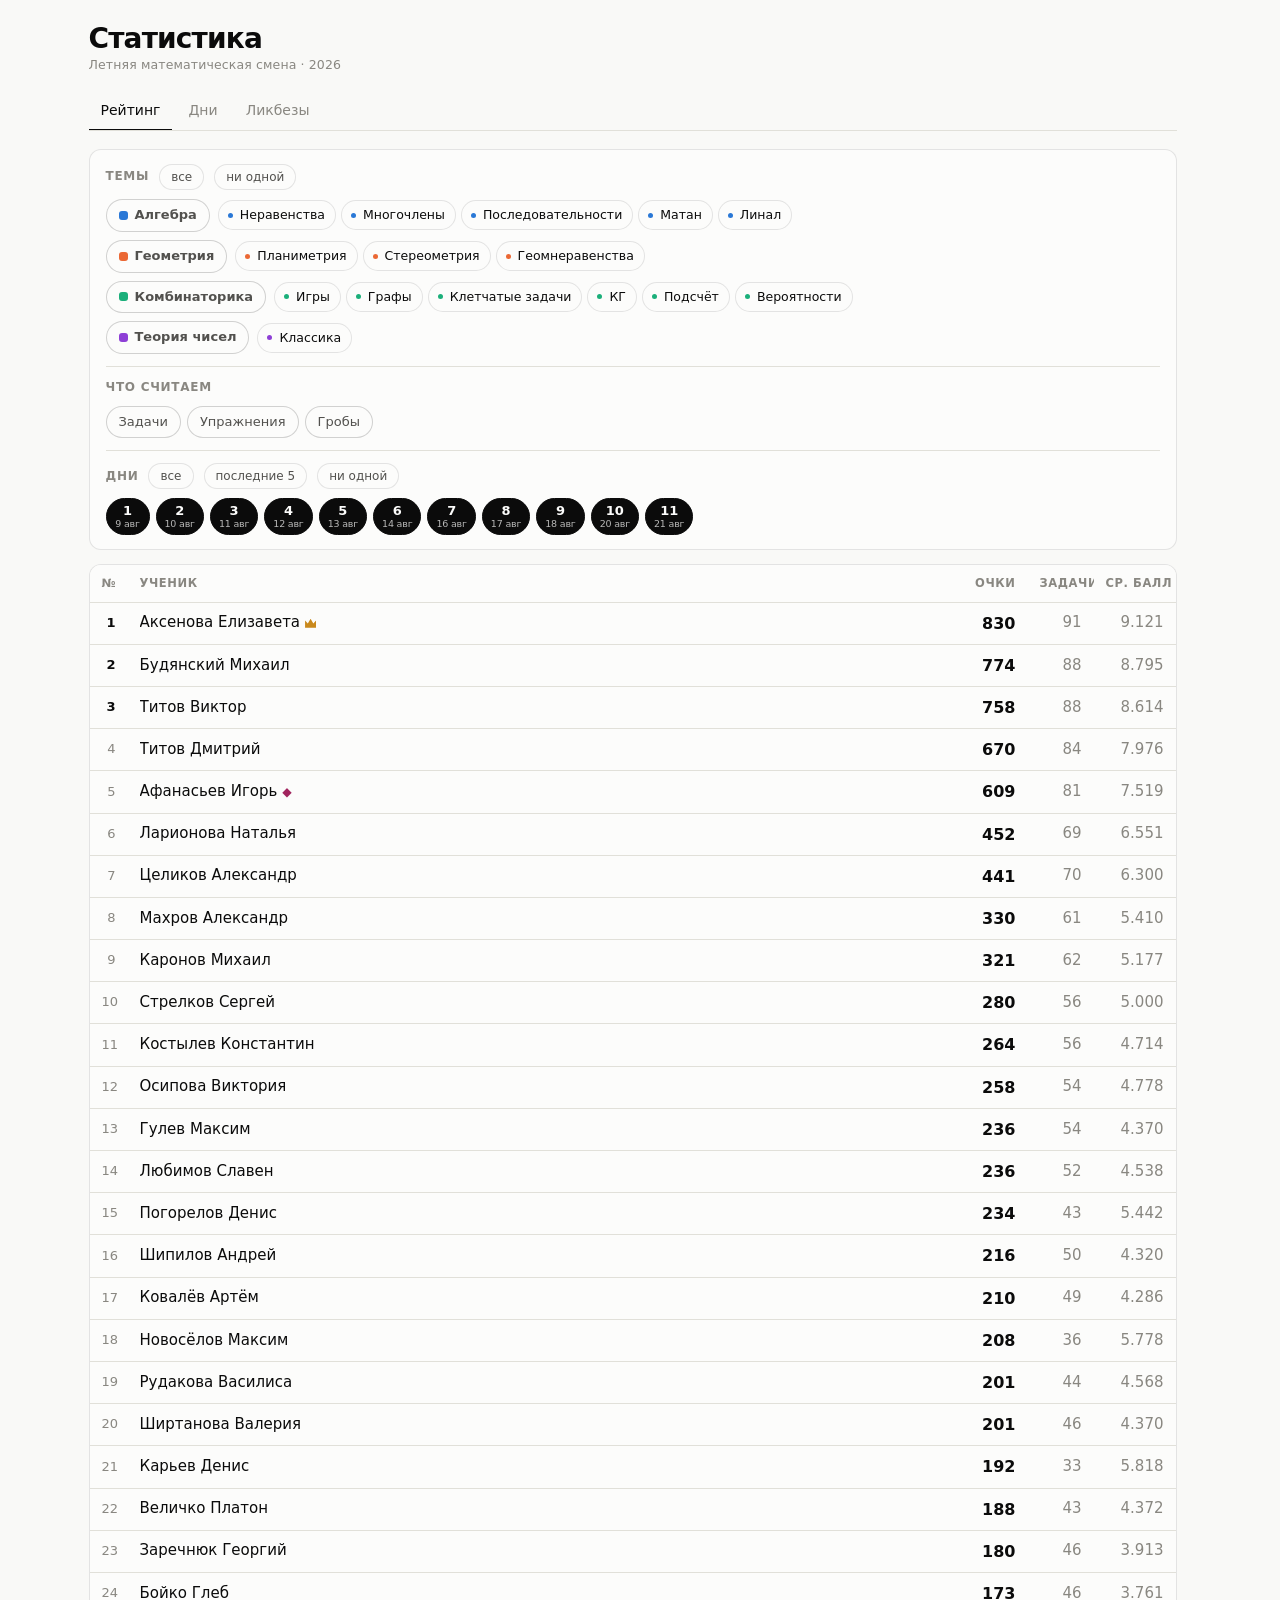
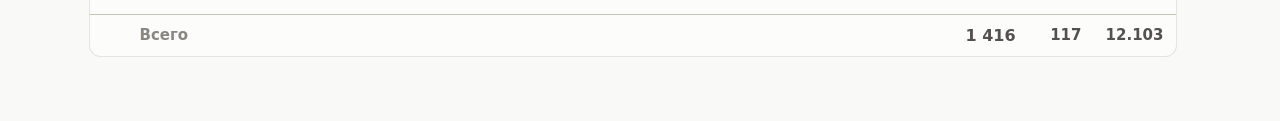
==== commit 72d495fd: "Пункты у гробов и своя цена задачи «+ пункт» в гробарии работает как в сериях: Г3 превращается в Г3а" ====
--- a/index.html
+++ b/index.html
@@ -7,8 +7,8 @@
 <meta name="color-scheme" content="light dark">
 <title>Статистика</title>
 <link rel="icon" href="data:image/svg+xml,%3Csvg xmlns='http://www.w3.org/2000/svg' viewBox='0 0 32 32'%3E%3Crect width='32' height='32' rx='8' fill='%233d3b33'/%3E%3Cpath d='M16 9v14M9 16h14' stroke='%23fcfcfb' stroke-width='3.6' stroke-linecap='round'/%3E%3C/svg%3E">
-<link rel="stylesheet" href="assets/style.css?v=202608152132">
-<meta name="build" content="202608152132">
+<link rel="stylesheet" href="assets/style.css?v=202608212043">
+<meta name="build" content="202608212043">
 </head>
 <body>
 <div class="wrap">
@@ -28,6 +28,6 @@
 
   <main id="main"></main>
 </div>
-<script src="assets/app.js?v=202608152132"></script>
+<script src="assets/app.js?v=202608212043"></script>
 </body>
 </html>
--- a/assets/style.css
+++ b/assets/style.css
@@ -1048,7 +1048,7 @@
    преобразованием, оно не трогает разметку и ничего не сдвигает вокруг. */
 .chip, .ghost-btn, .primary-btn, .icon-btn, .mini-btn,
 .tab, .cal-day, .cal-nav, .banner-close, .picker-btn,
-.step-btn, .step-val {
+.step-btn, .step-val, .wchip {
   transition: background-color .14s ease, color .14s ease,
               border-color .14s ease, opacity .14s ease;
 }
@@ -1204,7 +1204,7 @@
 
 .prow {
   display: grid;
-  grid-template-columns: 62px minmax(0, 1fr) 34px;
+  grid-template-columns: 62px minmax(0, 1fr) auto 34px;
   align-items: center;
   gap: 8px;
 }
@@ -1222,12 +1222,15 @@
   background: var(--s2);
 }
 
-/* у гроба правится только число, буква Г — подпись слева от поля */
-.prow.grave { grid-template-columns: 80px minmax(0, 1fr) 34px; }
+/* у гроба правится только число, буква Г — подпись слева от поля, буква
+   пункта — справа, поэтому колонка шире, чем у задачи серии */
+.prow.grave { grid-template-columns: 80px minmax(0, 1fr) auto 34px; }
+.prow.grave.part { grid-template-columns: 92px minmax(0, 1fr) auto 34px; }
 
 /* спрошено удаление: на месте крестика два бокса — «удалить» и «передумал» */
-.prow.asking { grid-template-columns: 62px minmax(0, 1fr) 76px; }
-.prow.grave.asking { grid-template-columns: 80px minmax(0, 1fr) 76px; }
+.prow.asking { grid-template-columns: 62px minmax(0, 1fr) auto 76px; }
+.prow.grave.asking { grid-template-columns: 80px minmax(0, 1fr) auto 76px; }
+.prow.grave.part.asking { grid-template-columns: 92px minmax(0, 1fr) auto 76px; }
 
 .grave-id {
   display: flex;
@@ -1236,6 +1239,13 @@
 }
 
 .grave-pre {
+  font-size: 15px;
+  font-weight: 560;
+  color: var(--ink-2);
+}
+
+/* буква пункта — подпись, а не поле: её правят через «+ пункт», не руками */
+.grave-post {
   font-size: 15px;
   font-weight: 560;
   color: var(--ink-2);
@@ -1520,6 +1530,66 @@
 
 .chip.day.pending b { color: var(--ink-muted); }
 
+/* ── цена задачи ───────────────────────────────────────── */
+
+/* Цена в строке задачи. Приглушённая — считается формулой, плотная и в рамке
+   цвета отличия — задана вручную: разницу видно, не открывая панель. */
+.wchip {
+  appearance: none;
+  border: 1px solid var(--border);
+  background: var(--surface);
+  color: var(--ink-muted);
+  border-radius: var(--radius-sm);
+  font: inherit;
+  font-size: 13px;
+  font-weight: 600;
+  font-variant-numeric: tabular-nums;
+  min-width: 38px;
+  min-height: 34px;
+  padding: 0 6px;
+  cursor: pointer;
+}
+
+.wchip:hover { background: var(--wash); border-color: var(--border-strong); }
+
+.wchip.on {
+  color: var(--accent-hi);
+  border-color: var(--accent-hi);
+  background: var(--accent-wash);
+}
+
+/* Ряд кнопок: по десять по краям, по одному внутри, число посередине. Числа
+   на телефоне не набирают, а дотянуться до цены смены этими шагами хватает. */
+.wrow {
+  display: flex;
+  align-items: center;
+  justify-content: center;
+  gap: 6px;
+  flex-wrap: wrap;
+}
+
+.step-btn.wide { width: auto; padding: 0 10px; font-size: 14px; }
+
+.wfoot {
+  display: flex;
+  align-items: center;
+  justify-content: space-between;
+  gap: 10px;
+  margin-top: 10px;
+  padding-top: 9px;
+  border-top: 1px solid var(--grid);
+}
+
+.wnote { font-size: 12.5px; color: var(--ink-muted); }
+
+.mini-btn:disabled { opacity: .4; cursor: default; }
+
+.mini-btn:disabled:hover {
+  background: var(--surface);
+  border-color: var(--border);
+  color: var(--ink-2);
+}
+
 /* ── гроборешения ──────────────────────────────────────── */
 
 /* Счётчик надбавки вместо поля ввода: числового поля здесь нет вовсе.
@@ -1753,10 +1823,14 @@
 
 
 @media (max-width: 560px) {
-  .prow { grid-template-columns: 48px minmax(0, 1fr) 32px; column-gap: 8px; }
-  .prow.grave { grid-template-columns: 66px minmax(0, 1fr) 32px; }
-  .prow.asking { grid-template-columns: 48px minmax(0, 1fr) 76px; }
-  .prow.grave.asking { grid-template-columns: 66px minmax(0, 1fr) 76px; }
+  .prow { grid-template-columns: 48px minmax(0, 1fr) auto 32px; column-gap: 6px; }
+  .prow.grave { grid-template-columns: 66px minmax(0, 1fr) auto 32px; }
+  .prow.grave.part { grid-template-columns: 78px minmax(0, 1fr) auto 32px; }
+  .prow.asking { grid-template-columns: 48px minmax(0, 1fr) auto 76px; }
+  .prow.grave.asking { grid-template-columns: 66px minmax(0, 1fr) auto 76px; }
+  .prow.grave.part.asking { grid-template-columns: 78px minmax(0, 1fr) auto 76px; }
+  /* на телефоне чип цены ужимаем: место нужнее названию темы */
+  .wchip { min-width: 32px; padding: 0 4px; font-size: 12.5px; }
   .input.tiny { width: 48px; }
   .datefield { min-width: 0; }
   .step-val { min-width: 48px; }
